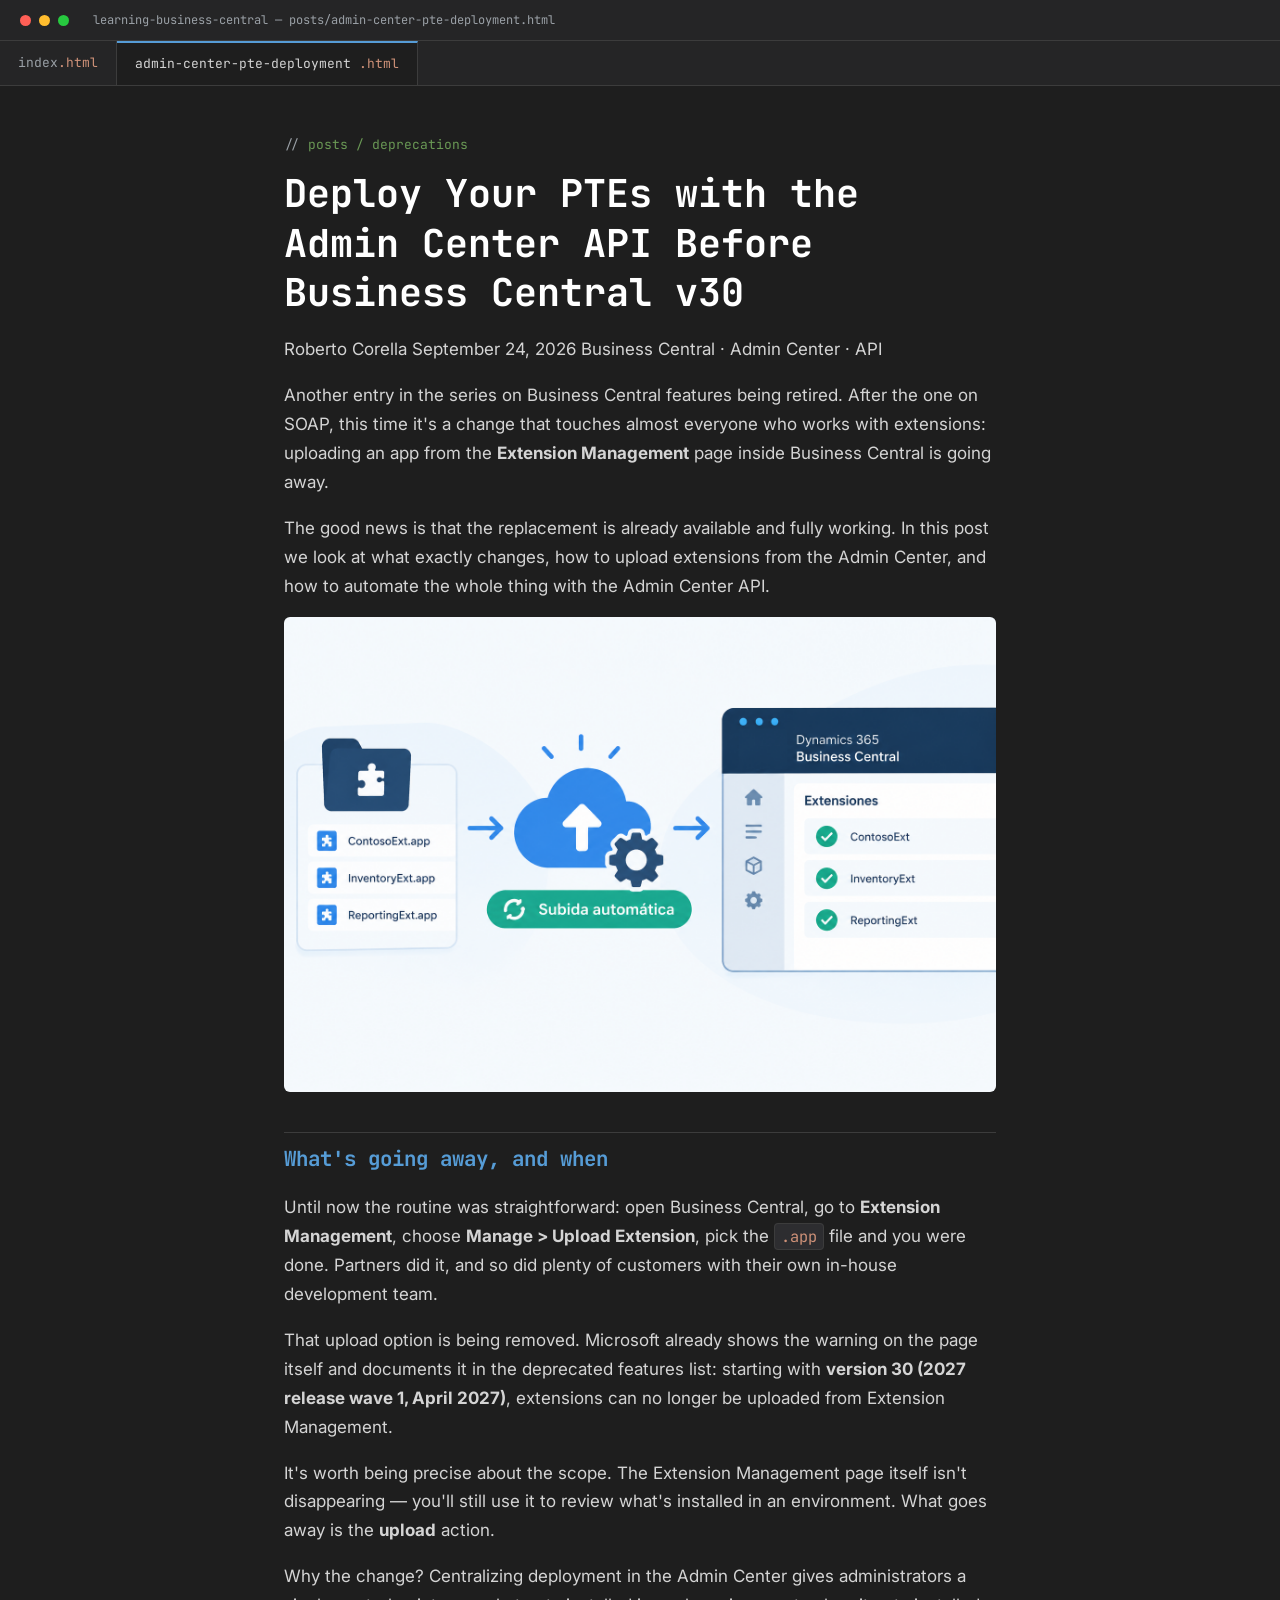
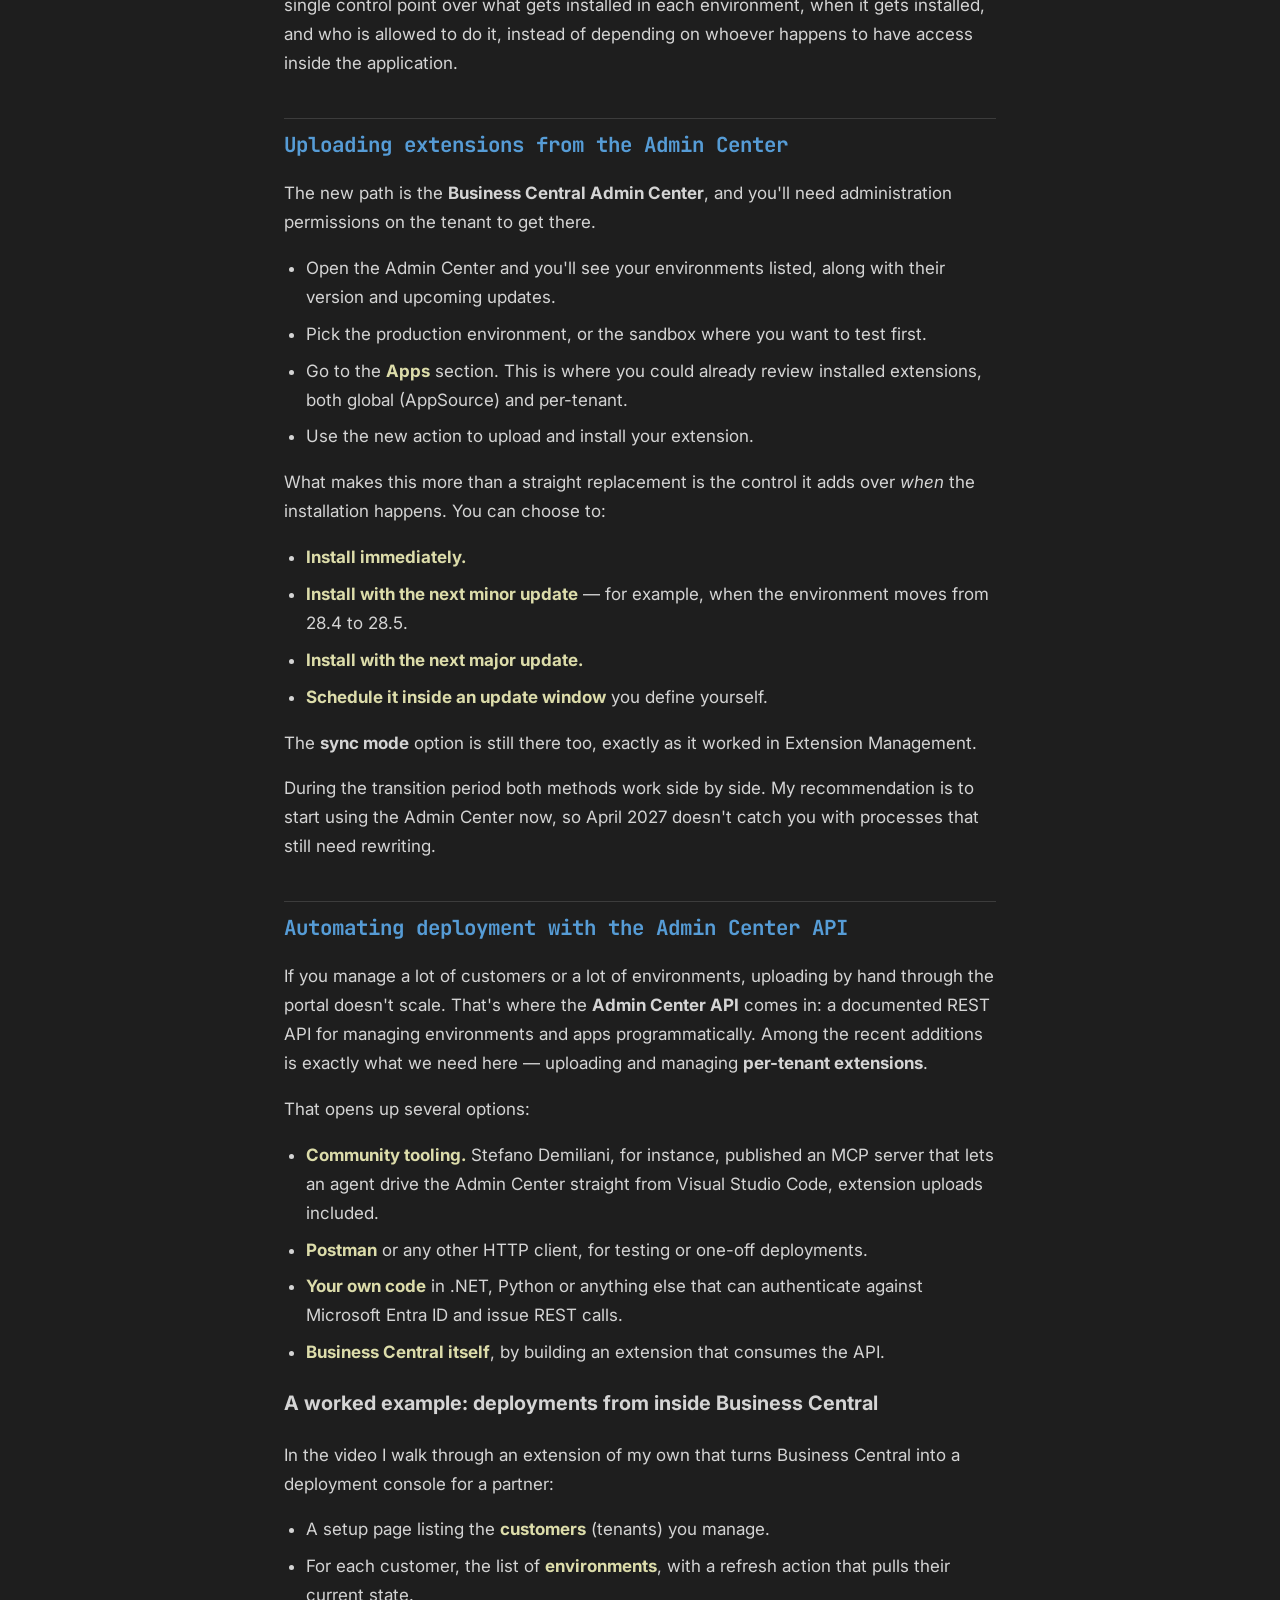
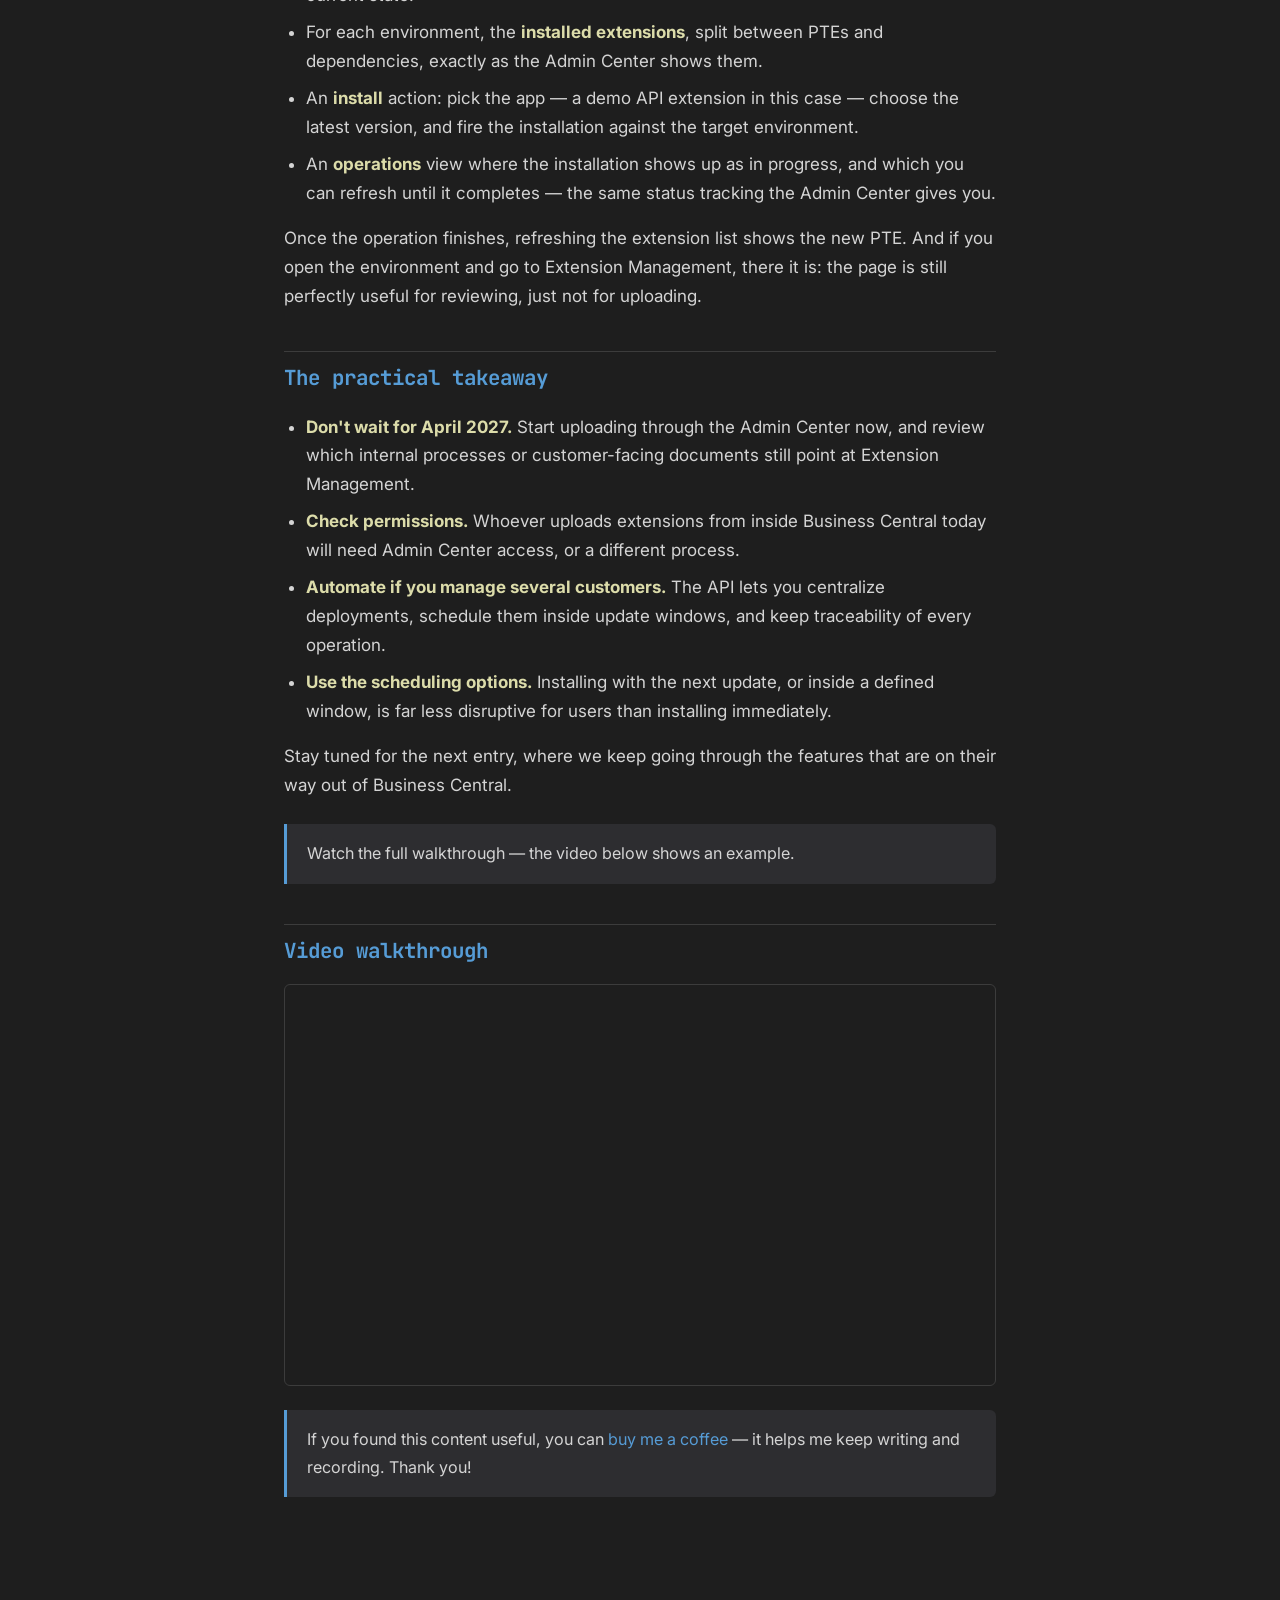
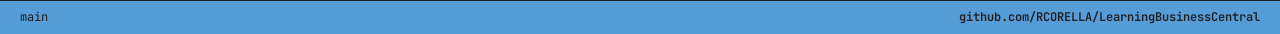
==== posts/admin-center-pte-deployment.html @ 69664cc5 "pte" ====
<!DOCTYPE html>
<html lang="en">
<head>
<meta charset="UTF-8">
<meta name="viewport" content="width=device-width, initial-scale=1.0">
<title>Deploy Your PTEs with the Admin Center API Before Business Central v30</title>
<meta name="description" content="Uploading extensions from the Extension Management page is going away in version 30 (2027 release wave 1). Here's how to deploy from the Admin Center instead, and how to automate it with the Admin Center API.">
<link rel="preconnect" href="https://fonts.googleapis.com">
<link href="https://fonts.googleapis.com/css2?family=Inter:wght@400;500;600&family=JetBrains+Mono:wght@400;500;700&display=swap" rel="stylesheet">
<link rel="stylesheet" href="../assets/css/style.css">
<link rel="icon" type="image/png" sizes="48x48" href="../assets/images/favicon.png">
</head>
<body>
<div class="titlebar">
<span class="dot red"></span><span class="dot yellow"></span><span class="dot green"></span>
<span class="path">learning-business-central — posts/admin-center-pte-deployment.html</span>
</div>
<div class="tabbar">
<div class="tab"><a href="../index.html"><span>index</span><span class="ext">.html</span></a></div>
<div class="tab active"><span>admin-center-pte-deployment</span><span class="ext">.html</span></div>
</div>
<main>
<div class="eyebrow">posts / deprecations</div>
<h1>Deploy Your PTEs with the Admin Center API Before Business Central v30</h1>
<p class="post-meta"><span class="author">Roberto Corella</span> <span class="date">September 24, 2026</span> <span class="tags">Business Central · Admin Center · API</span></p>

<p>Another entry in the series on Business Central features being retired. After the one on SOAP, this time it's a change that touches almost everyone who works with extensions: uploading an app from the <strong>Extension Management</strong> page inside Business Central is going away.</p>

<p>The good news is that the replacement is already available and fully working. In this post we look at what exactly changes, how to upload extensions from the Admin Center, and how to automate the whole thing with the Admin Center API.</p>

<img src="../assets/images/pte.png" alt="Deploying a per-tenant extension through the Business Central Admin Center API">

<h2>What's going away, and when</h2>

<p>Until now the routine was straightforward: open Business Central, go to <strong>Extension Management</strong>, choose <strong>Manage &gt; Upload Extension</strong>, pick the <code>.app</code> file and you were done. Partners did it, and so did plenty of customers with their own in-house development team.</p>

<p>That upload option is being removed. Microsoft already shows the warning on the page itself and documents it in the deprecated features list: starting with <strong>version 30 (2027 release wave 1, April 2027)</strong>, extensions can no longer be uploaded from Extension Management.</p>

<p>It's worth being precise about the scope. The Extension Management page itself isn't disappearing — you'll still use it to review what's installed in an environment. What goes away is the <strong>upload</strong> action.</p>

<p>Why the change? Centralizing deployment in the Admin Center gives administrators a single control point over what gets installed in each environment, when it gets installed, and who is allowed to do it, instead of depending on whoever happens to have access inside the application.</p>

<h2>Uploading extensions from the Admin Center</h2>

<p>The new path is the <strong>Business Central Admin Center</strong>, and you'll need administration permissions on the tenant to get there.</p>

<ul>
<li>Open the Admin Center and you'll see your environments listed, along with their version and upcoming updates.</li>
<li>Pick the production environment, or the sandbox where you want to test first.</li>
<li>Go to the <strong>Apps</strong> section. This is where you could already review installed extensions, both global (AppSource) and per-tenant.</li>
<li>Use the new action to upload and install your extension.</li>
</ul>

<p>What makes this more than a straight replacement is the control it adds over <em>when</em> the installation happens. You can choose to:</p>

<ul>
<li><strong>Install immediately.</strong></li>
<li><strong>Install with the next minor update</strong> — for example, when the environment moves from 28.4 to 28.5.</li>
<li><strong>Install with the next major update.</strong></li>
<li><strong>Schedule it inside an update window</strong> you define yourself.</li>
</ul>

<p>The <strong>sync mode</strong> option is still there too, exactly as it worked in Extension Management.</p>

<p>During the transition period both methods work side by side. My recommendation is to start using the Admin Center now, so April 2027 doesn't catch you with processes that still need rewriting.</p>

<h2>Automating deployment with the Admin Center API</h2>

<p>If you manage a lot of customers or a lot of environments, uploading by hand through the portal doesn't scale. That's where the <strong>Admin Center API</strong> comes in: a documented REST API for managing environments and apps programmatically. Among the recent additions is exactly what we need here — uploading and managing <strong>per-tenant extensions</strong>.</p>

<p>That opens up several options:</p>

<ul>
<li><strong>Community tooling.</strong> Stefano Demiliani, for instance, published an MCP server that lets an agent drive the Admin Center straight from Visual Studio Code, extension uploads included.</li>
<li><strong>Postman</strong> or any other HTTP client, for testing or one-off deployments.</li>
<li><strong>Your own code</strong> in .NET, Python or anything else that can authenticate against Microsoft Entra ID and issue REST calls.</li>
<li><strong>Business Central itself</strong>, by building an extension that consumes the API.</li>
</ul>

<h3>A worked example: deployments from inside Business Central</h3>

<p>In the video I walk through an extension of my own that turns Business Central into a deployment console for a partner:</p>

<ul>
<li>A setup page listing the <strong>customers</strong> (tenants) you manage.</li>
<li>For each customer, the list of <strong>environments</strong>, with a refresh action that pulls their current state.</li>
<li>For each environment, the <strong>installed extensions</strong>, split between PTEs and dependencies, exactly as the Admin Center shows them.</li>
<li>An <strong>install</strong> action: pick the app — a demo API extension in this case — choose the latest version, and fire the installation against the target environment.</li>
<li>An <strong>operations</strong> view where the installation shows up as in progress, and which you can refresh until it completes — the same status tracking the Admin Center gives you.</li>
</ul>

<p>Once the operation finishes, refreshing the extension list shows the new PTE. And if you open the environment and go to Extension Management, there it is: the page is still perfectly useful for reviewing, just not for uploading.</p>

<h2>The practical takeaway</h2>

<ul>
<li><strong>Don't wait for April 2027.</strong> Start uploading through the Admin Center now, and review which internal processes or customer-facing documents still point at Extension Management.</li>
<li><strong>Check permissions.</strong> Whoever uploads extensions from inside Business Central today will need Admin Center access, or a different process.</li>
<li><strong>Automate if you manage several customers.</strong> The API lets you centralize deployments, schedule them inside update windows, and keep traceability of every operation.</li>
<li><strong>Use the scheduling options.</strong> Installing with the next update, or inside a defined window, is far less disruptive for users than installing immediately.</li>
</ul>

<p>Stay tuned for the next entry, where we keep going through the features that are on their way out of Business Central.</p>

<div class="callout">Watch the full walkthrough — the video below shows an example.</div>

  <h2>Video walkthrough</h2>
  <div class="video-embed">
    <iframe src="https://www.youtube-nocookie.com/embed/QJm51o3z6lA" title="Deploy your PTEs with the Business Central Admin Center API" allow="accelerate; encrypted-media; picture-in-picture" allowfullscreen loading="lazy"></iframe>
  </div>


<div class="callout">
If you found this content useful, you can <a href="https://buymeacoffee.com/rcorella" target="_blank" rel="noopener">buy me a coffee</a> — it helps me keep writing and recording. Thank you!
</div>

</main>
<div class="statusbar">
<span>main</span>
<span><a href="https://github.com/RCORELLA/LearningBusinessCentral">github.com/RCORELLA/LearningBusinessCentral</a></span>
</div>
<script data-goatcounter="https://learningbusinesscentral.goatcounter.com/count"
        async src="//gc.zgo.at/count.js"></script>
</body>
</html>
---- assets/css/style.css ----
/* ==========================================================================
   Learning Business Central — shared stylesheet
   Design language: VS Code "Dark+" editor chrome, since the content is
   about agentic AL development inside VS Code / GitHub Copilot.
   ========================================================================== */

:root {
  --bg-primary: #1e1e1e;
  --bg-secondary: #252526;
  --bg-tertiary: #2d2d30;
  --border: #3c3c3c;
  --text-primary: #d4d4d4;
  --text-secondary: #9aa0a6;
  --accent-blue: #569cd6;
  --accent-yellow: #dcdcaa;
  --accent-orange: #ce9178;
  --accent-green: #6a9955;

  --font-mono: 'JetBrains Mono', 'SFMono-Regular', Consolas, monospace;
  --font-sans: 'Inter', -apple-system, BlinkMacSystemFont, 'Segoe UI', sans-serif;

  --radius: 6px;
  --max-width: 760px;
}

* { box-sizing: border-box; }

html { scroll-behavior: smooth; }

body {
  margin: 0;
  background: var(--bg-primary);
  color: var(--text-primary);
  font-family: var(--font-sans);
  font-size: 17px;
  line-height: 1.7;
  -webkit-font-smoothing: antialiased;
}

a { color: var(--accent-blue); text-decoration: none; }
a:hover { text-decoration: underline; }
a:focus-visible, button:focus-visible { outline: 2px solid var(--accent-blue); outline-offset: 2px; }

img { max-width: 100%; border-radius: var(--radius); display: block; }

/* ---------- "Editor window" chrome used on every page ---------- */

.titlebar {
  background: var(--bg-secondary);
  border-bottom: 1px solid var(--border);
  padding: 10px 20px;
  display: flex;
  align-items: center;
  gap: 8px;
}

.titlebar .dot { width: 11px; height: 11px; border-radius: 50%; }
.dot.red { background: #ff5f56; }
.dot.yellow { background: #ffbd2e; }
.dot.green { background: #27c93f; }

.titlebar .path {
  margin-left: 16px;
  font-family: var(--font-mono);
  font-size: 12px;
  color: var(--text-secondary);
}

.tabbar {
  background: var(--bg-secondary);
  border-bottom: 1px solid var(--border);
  display: flex;
  overflow-x: auto;
}

.tab {
  font-family: var(--font-mono);
  font-size: 13px;
  color: var(--text-secondary);
  padding: 10px 18px;
  border-right: 1px solid var(--border);
  white-space: nowrap;
  display: flex;
  align-items: center;
  gap: 8px;
}

.tab .ext { color: var(--accent-orange); }
.tab.active {
  color: var(--text-primary);
  background: var(--bg-primary);
  border-top: 2px solid var(--accent-blue);
}
.tab a { color: inherit; }
.tab a:hover { text-decoration: none; color: var(--text-primary); }

/* ---------- Layout ---------- */

main {
  max-width: var(--max-width);
  margin: 0 auto;
  padding: 48px 24px 80px;
}

.eyebrow {
  font-family: var(--font-mono);
  font-size: 13px;
  color: var(--accent-green);
  margin-bottom: 12px;
}
.eyebrow::before { content: "// "; color: var(--text-secondary); }

h1 {
  font-family: var(--font-mono);
  font-size: clamp(1.7rem, 4vw, 2.4rem);
  line-height: 1.3;
  color: #fff;
  margin: 0 0 16px;
}

h2 {
  font-family: var(--font-mono);
  font-size: 1.3rem;
  color: var(--accent-blue);
  margin: 40px 0 16px;
  padding-top: 8px;
  border-top: 1px solid var(--border);
}

p { color: var(--text-primary); }
p + p { margin-top: 1em; }

.meta {
  font-family: var(--font-mono);
  font-size: 13px;
  color: var(--text-secondary);
  margin-bottom: 32px;
}
.meta span::after { content: "  •  "; color: var(--border); }
.meta span:last-child::after { content: ""; }

code {
  font-family: var(--font-mono);
  background: var(--bg-tertiary);
  border: 1px solid var(--border);
  border-radius: 4px;
  padding: 2px 6px;
  font-size: 0.9em;
  color: var(--accent-orange);
}

pre {
  background: var(--bg-tertiary);
  border: 1px solid var(--border);
  border-radius: var(--radius);
  padding: 16px 20px;
  overflow-x: auto;
  font-family: var(--font-mono);
  font-size: 0.9em;
}
pre code { border: none; background: none; padding: 0; color: var(--text-primary); }

ul, ol { padding-left: 22px; }
li { margin-bottom: 8px; }
li strong { color: var(--accent-yellow); }

figure { margin: 32px 0; }
figcaption {
  font-family: var(--font-mono);
  font-size: 12px;
  color: var(--text-secondary);
  margin-top: 8px;
  text-align: center;
}

.video-embed {
  position: relative;
  width: 100%;
  padding-bottom: 56.25%;
  height: 0;
  border-radius: var(--radius);
  overflow: hidden;
  border: 1px solid var(--border);
  margin: 16px 0;
}
.video-embed iframe {
  position: absolute; top: 0; left: 0; width: 100%; height: 100%; border: 0;
}

.callout {
  background: var(--bg-tertiary);
  border-left: 3px solid var(--accent-blue);
  border-radius: 0 var(--radius) var(--radius) 0;
  padding: 16px 20px;
  margin: 24px 0;
  color: var(--text-primary);
  font-size: 0.95em;
}

/* ---------- Post index (home) ---------- */

.post-list { list-style: none; padding: 0; margin: 24px 0; }
.post-card {
  display: block;
  border: 1px solid var(--border);
  border-radius: var(--radius);
  padding: 20px;
  margin-bottom: 16px;
  transition: border-color 0.15s ease, transform 0.15s ease;
}
.post-card:hover { border-color: var(--accent-blue); text-decoration: none; transform: translateX(2px); }
.post-card .post-title { color: #fff; font-family: var(--font-mono); font-size: 1.05rem; margin: 0 0 6px; }
.post-card .post-date { font-family: var(--font-mono); font-size: 12px; color: var(--accent-green); margin: 0 0 8px; }
.post-card .post-excerpt { color: var(--text-secondary); font-size: 0.95em; margin: 0; }

/* ---------- Footer / status bar ---------- */

.statusbar {
  background: var(--accent-blue);
  color: #1e1e1e;
  font-family: var(--font-mono);
  font-size: 12px;
  padding: 6px 20px;
  display: flex;
  justify-content: space-between;
  flex-wrap: wrap;
  gap: 6px;
}
.statusbar a { color: #1e1e1e; font-weight: 600; }

@media (max-width: 600px) {
  main { padding: 32px 16px 64px; }
  .statusbar { justify-content: center; text-align: center; }
}
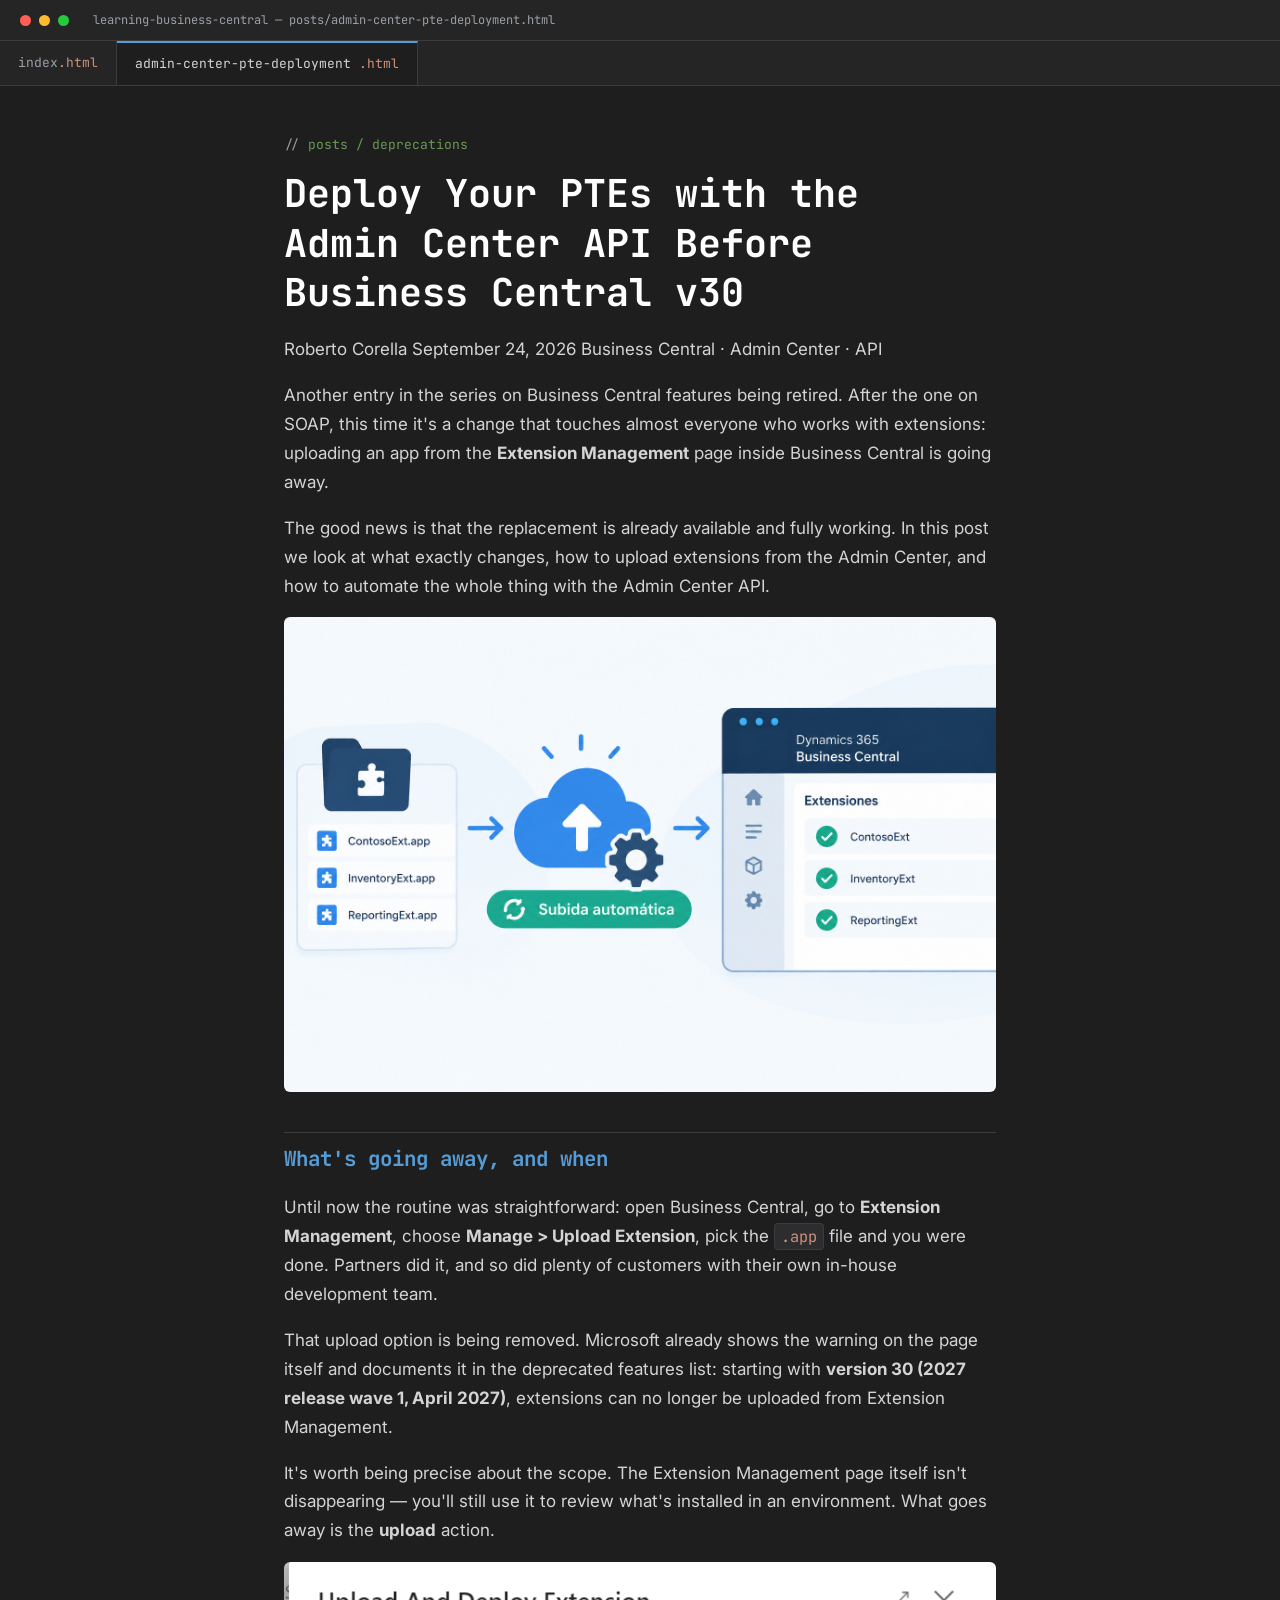
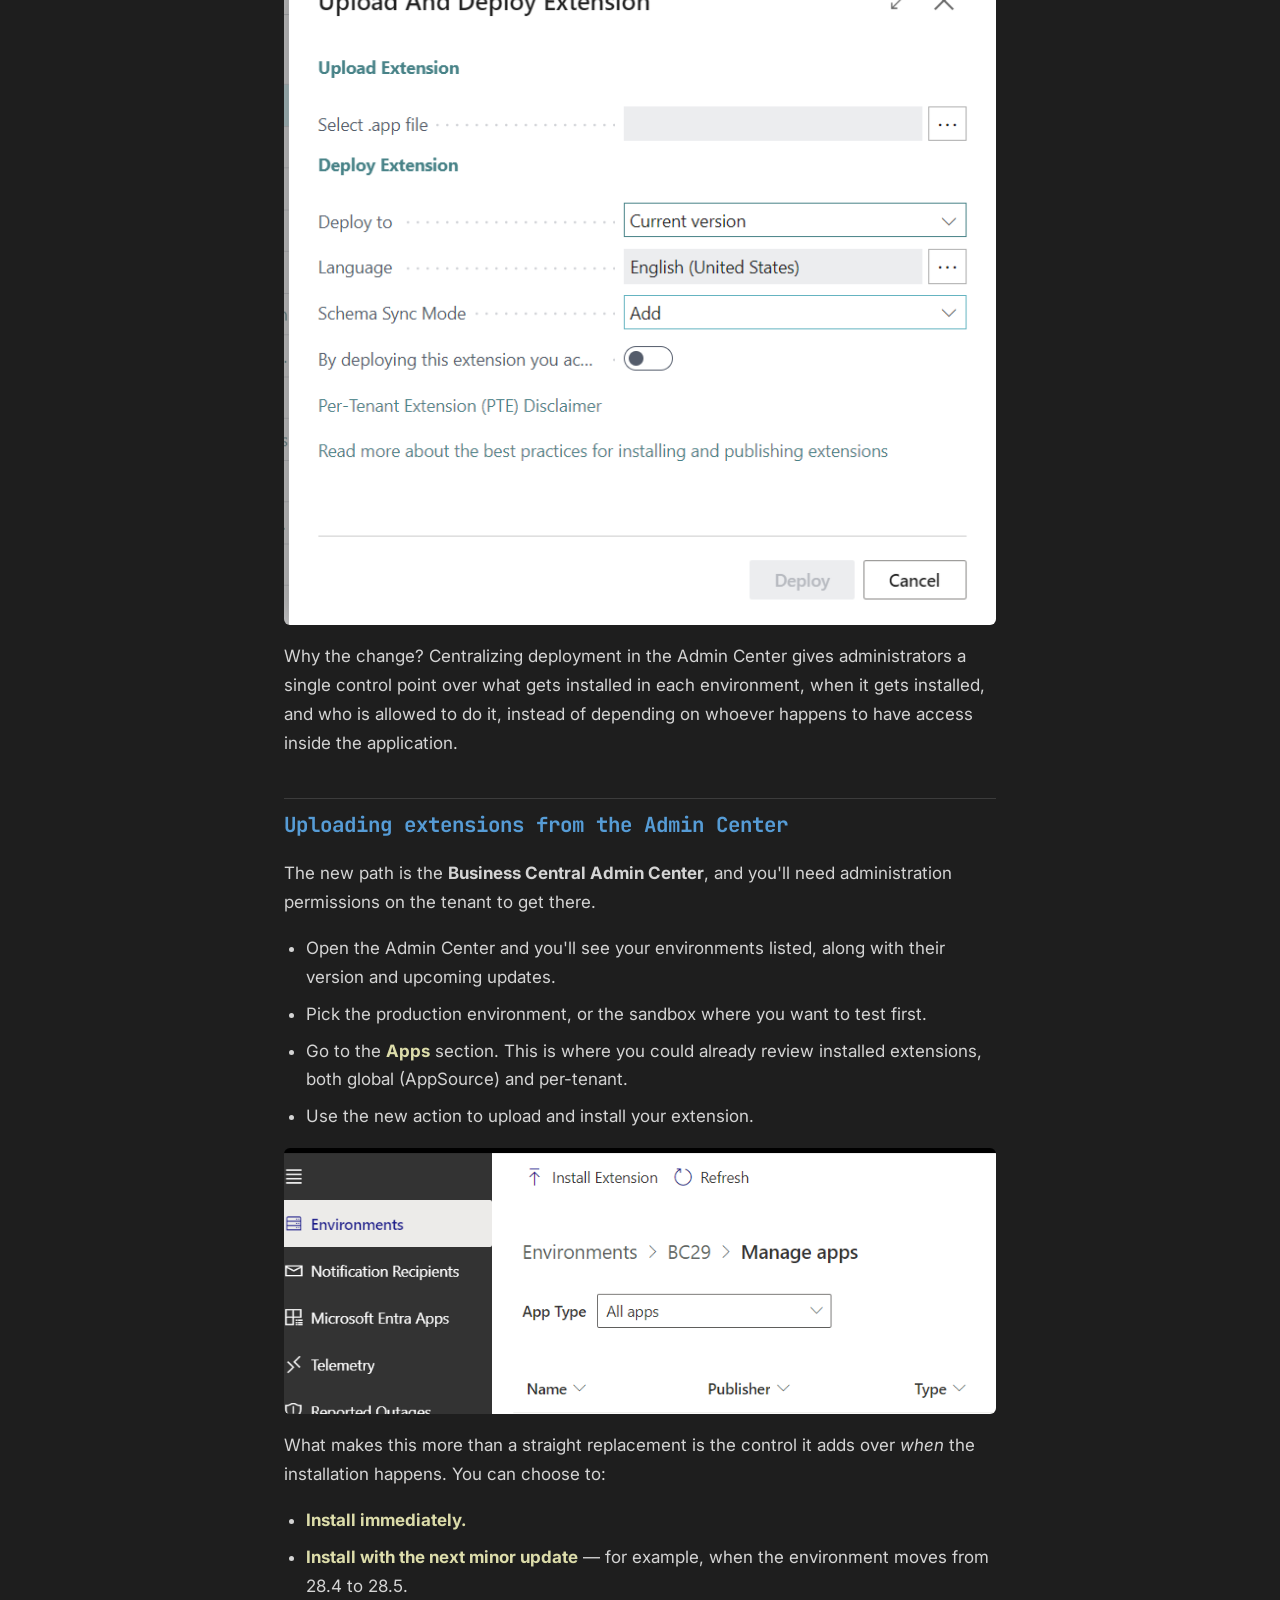
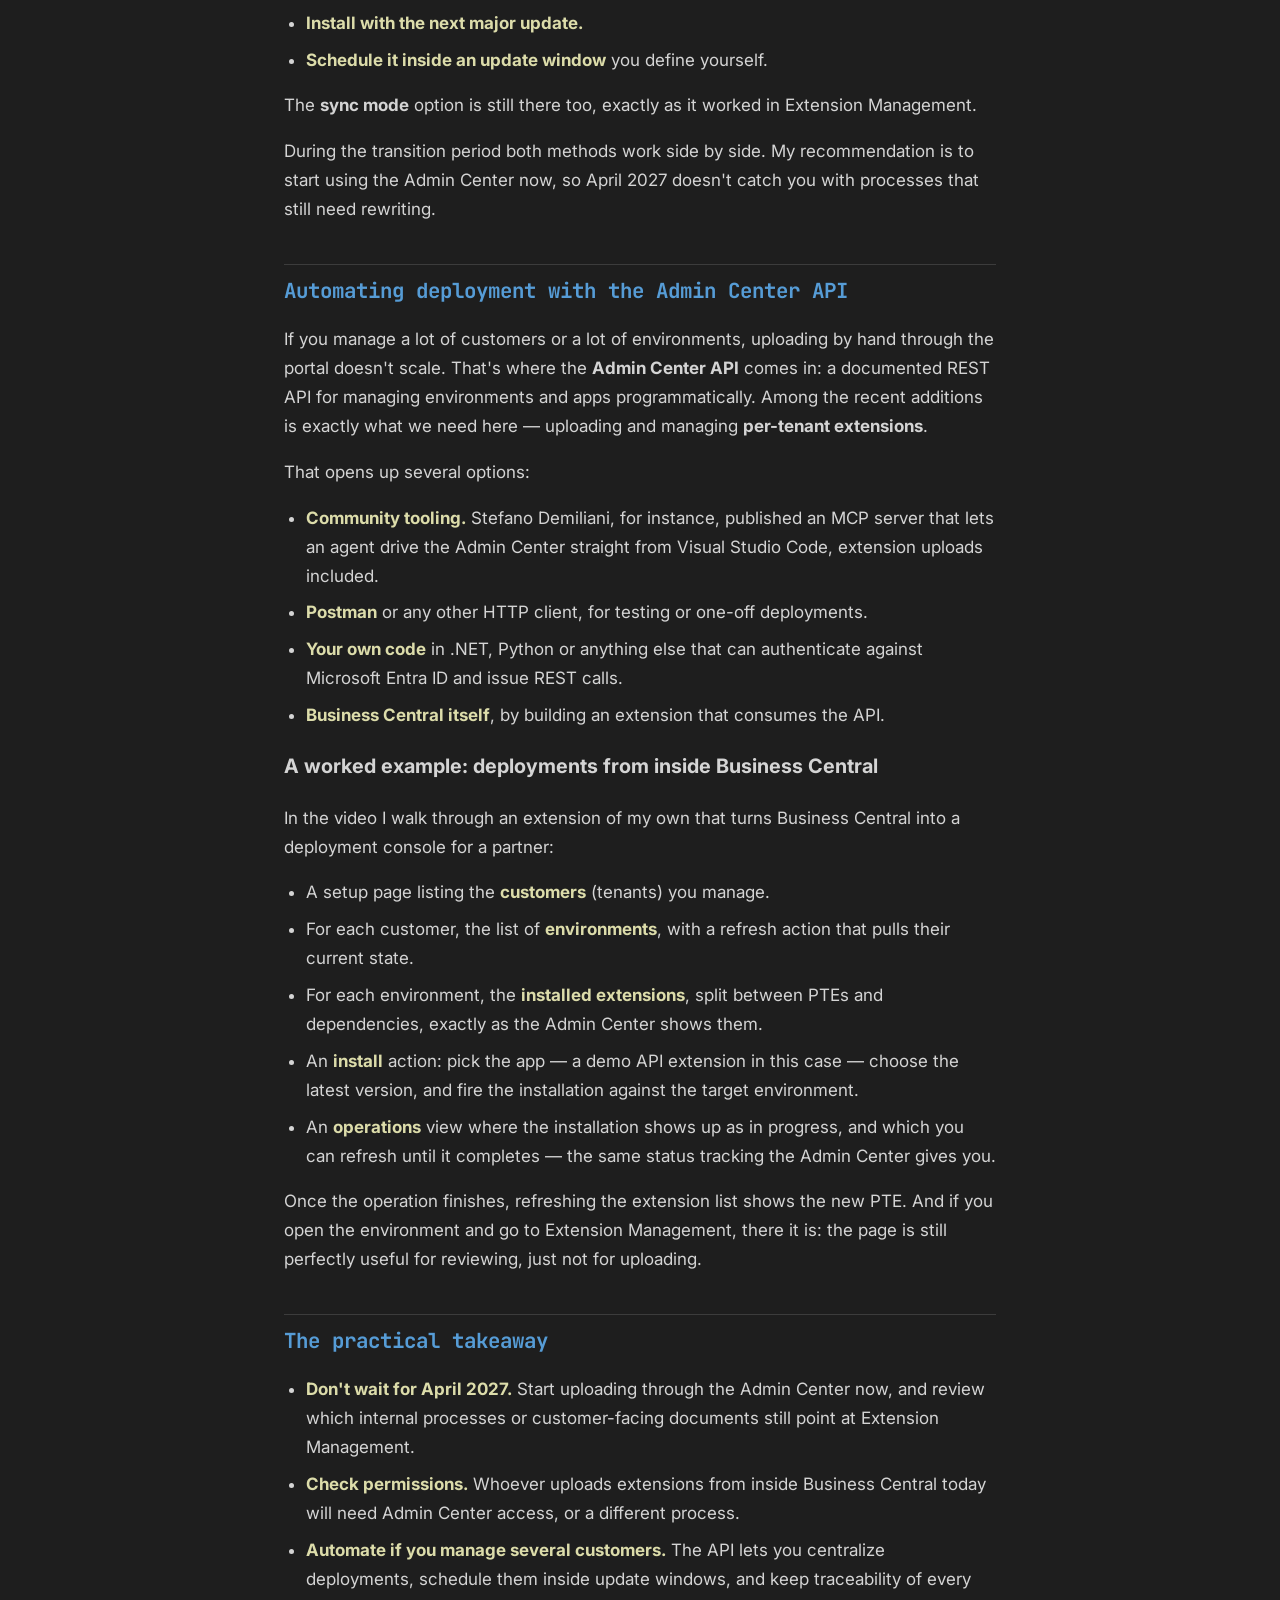
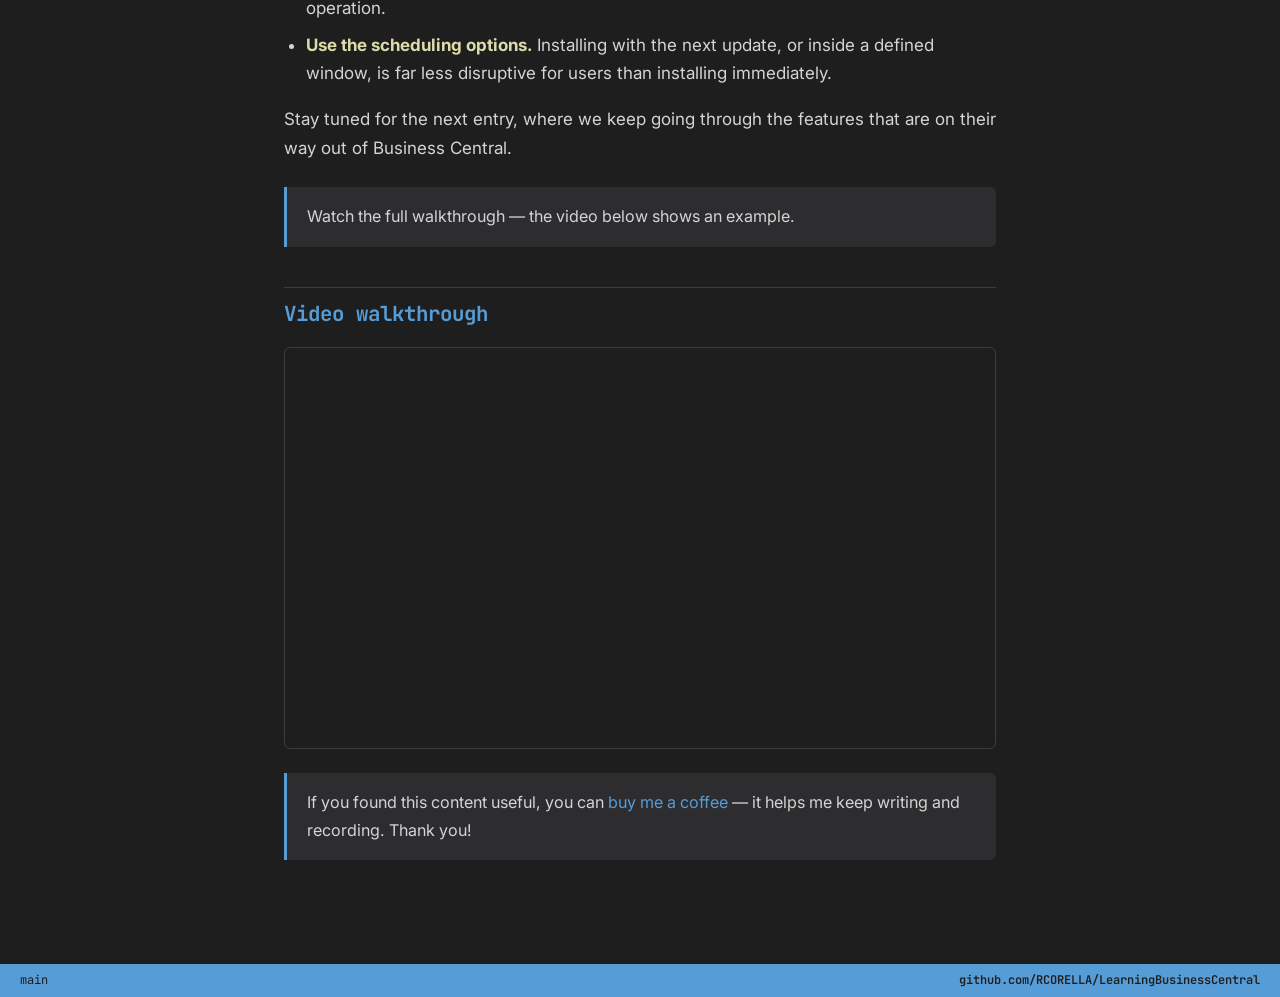
==== commit d8f19697: "rcbpteimg" ====
--- a/posts/admin-center-pte-deployment.html
+++ b/posts/admin-center-pte-deployment.html
@@ -38,6 +38,8 @@
 
 <p>It's worth being precise about the scope. The Extension Management page itself isn't disappearing — you'll still use it to review what's installed in an environment. What goes away is the <strong>upload</strong> action.</p>
 
+<img src="../assets/images/extensionmanagement.png" alt="Extension Management page in Business Central showing the deprecation warning on the upload action">
+
 <p>Why the change? Centralizing deployment in the Admin Center gives administrators a single control point over what gets installed in each environment, when it gets installed, and who is allowed to do it, instead of depending on whoever happens to have access inside the application.</p>
 
 <h2>Uploading extensions from the Admin Center</h2>
@@ -50,6 +52,8 @@
 <li>Go to the <strong>Apps</strong> section. This is where you could already review installed extensions, both global (AppSource) and per-tenant.</li>
 <li>Use the new action to upload and install your extension.</li>
 </ul>
+
+<img src="../assets/images/newInstallAppAdminCenter.png" alt="Uploading and installing a per-tenant extension from the Business Central Admin Center">
 
 <p>What makes this more than a straight replacement is the control it adds over <em>when</em> the installation happens. You can choose to:</p>
 
